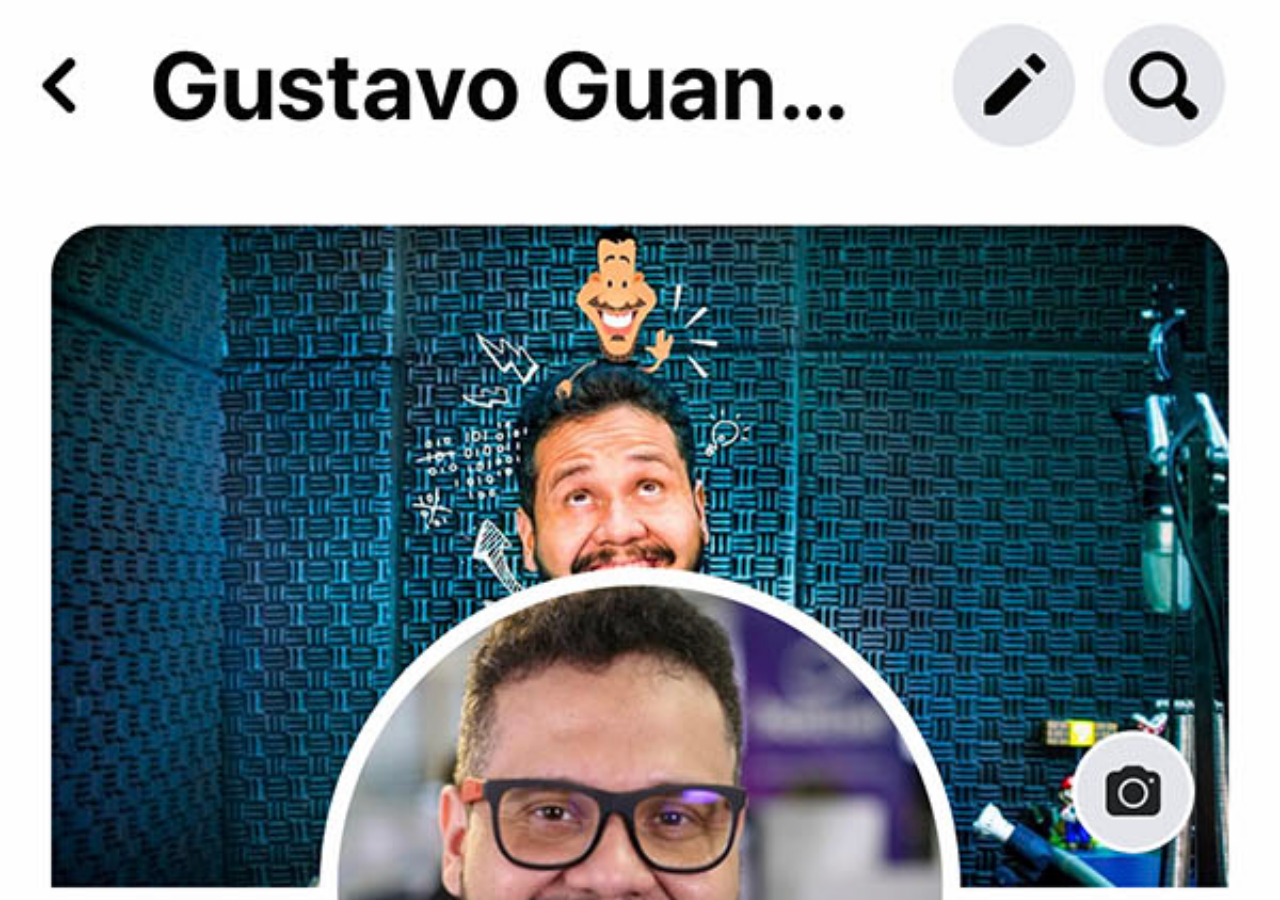
==== paginas_redes_sociales/facebook.html @ 1b60ea25 "Ajuste el iframe dentro del telefono y cree cada una de las pantallas" ====
<!DOCTYPE html>
<html lang="en">
<head>
    <meta charset="UTF-8">
    <meta name="viewport" content="width=device-width, initial-scale=1.0">
    <link rel="shortcut icon" href="favicon.ico" type="image/x-icon">
    <title>Facebook</title>
    <link rel="stylesheet" href="../estilos/style_facebook.css">
</head>
<body>

</body>
</html>
---- estilos/style_facebook.css ----
*{
    margin: 0px;
    padding: 0px;
}

/* Aqui hay un detalle, para que la imagen se vea bien en la pantalla dentro de iframe, debemos aplicarle background-size:cover*/
body {
    width: 100vw;
    height: 100vh;
    background: black url(../imagens/tela-facebook.jpg) no-repeat top center;
    background-size: cover;
}
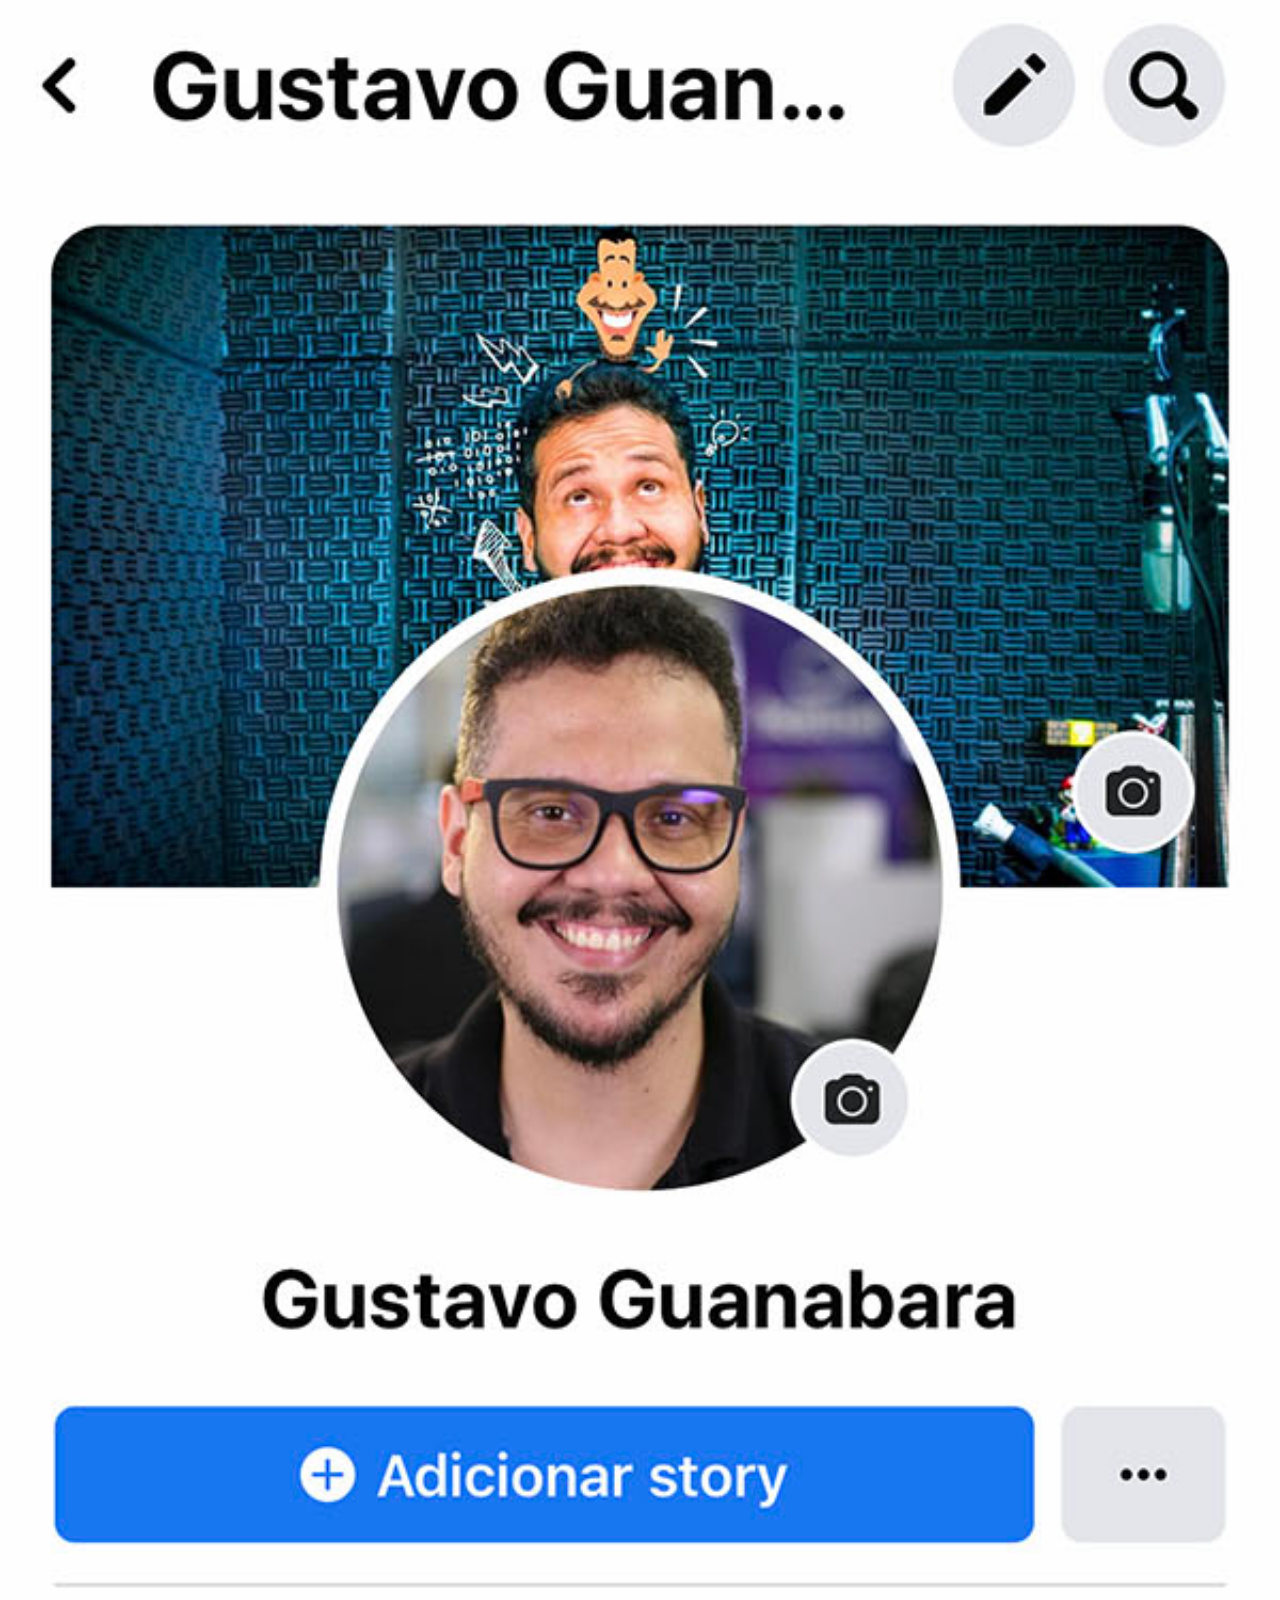
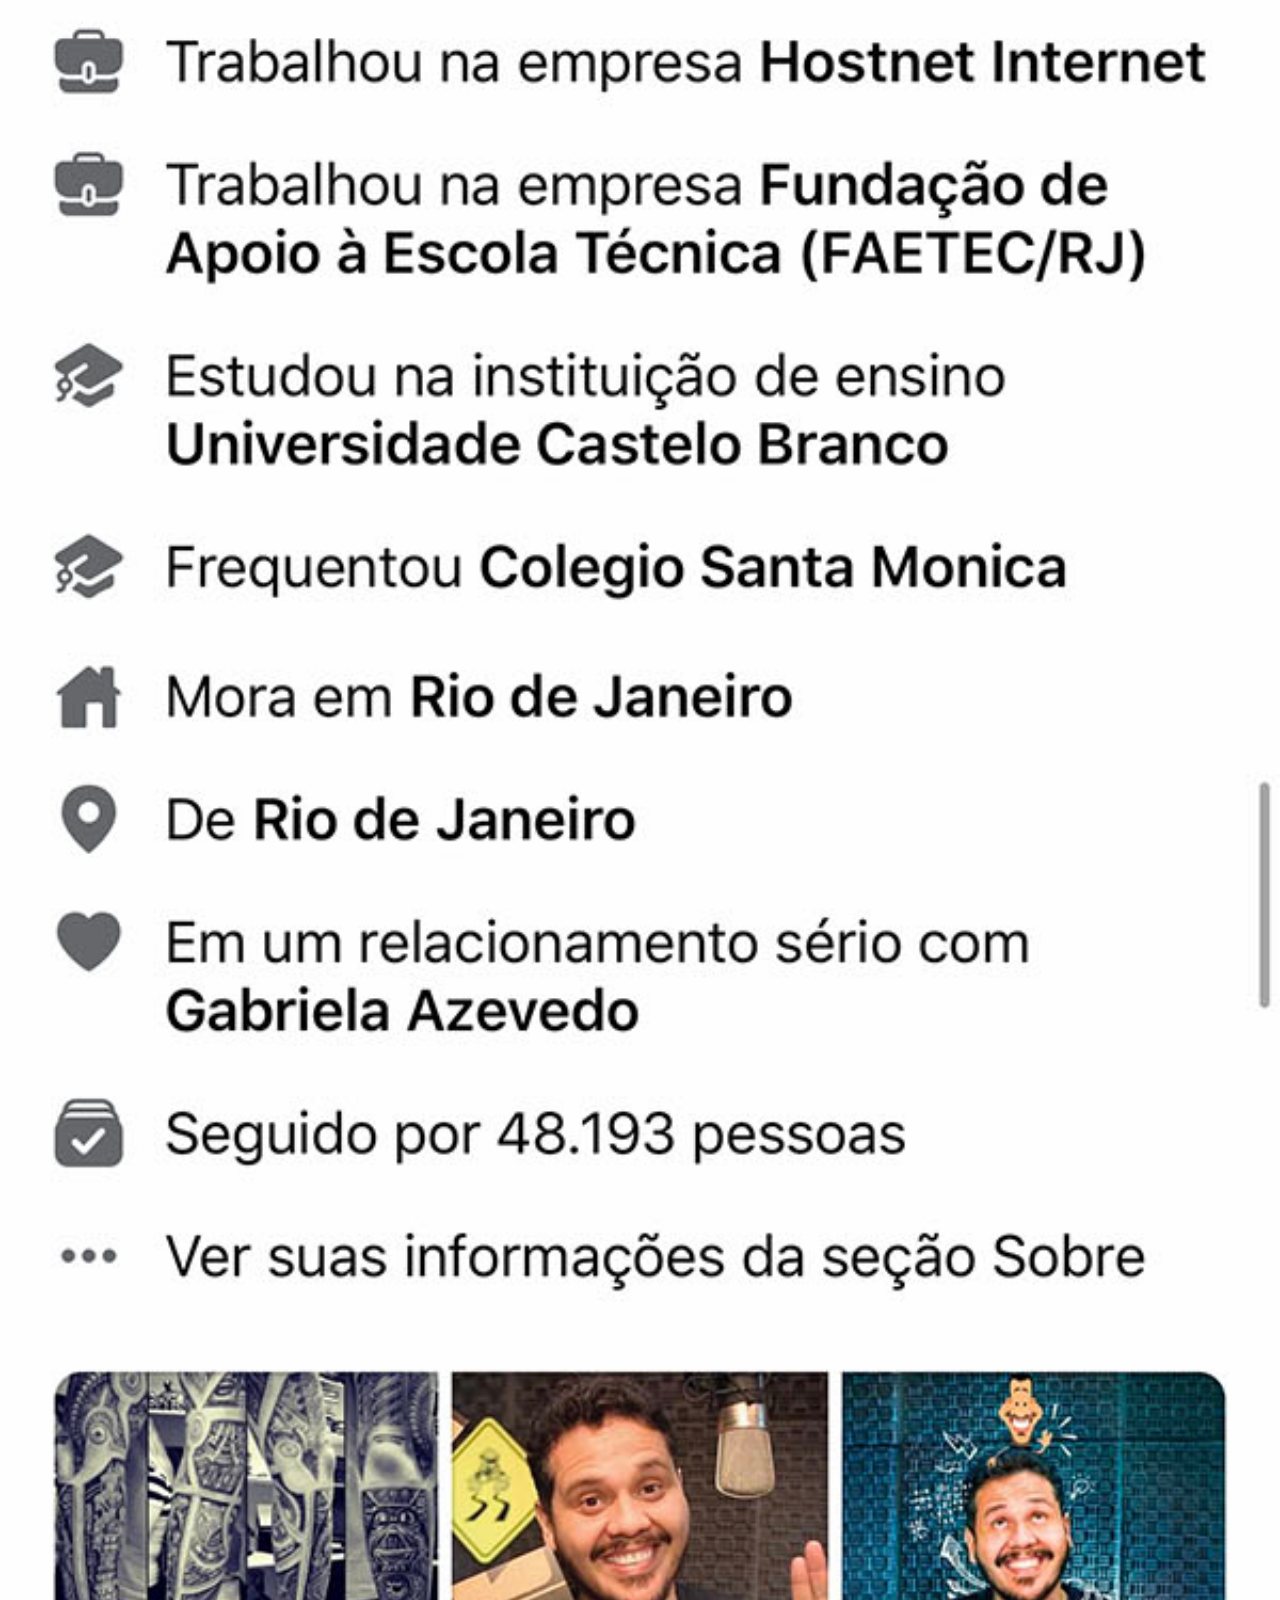
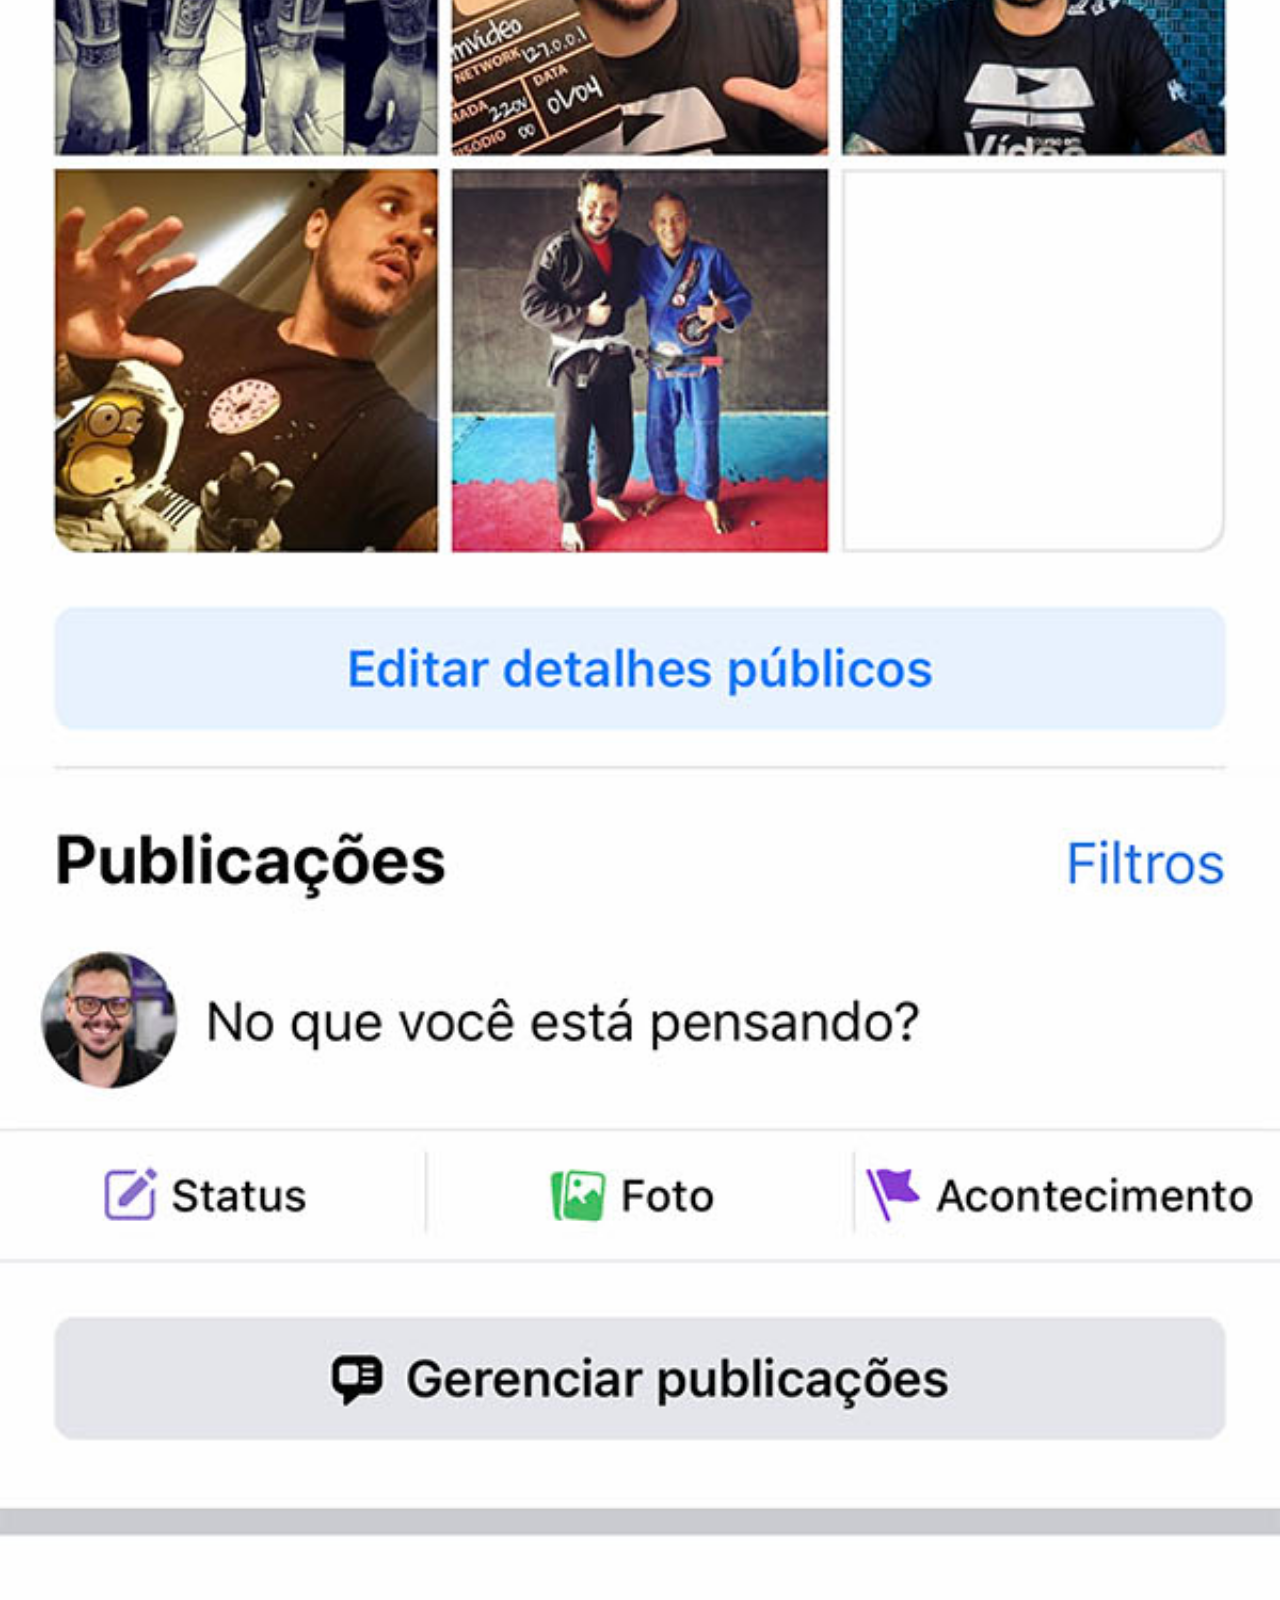
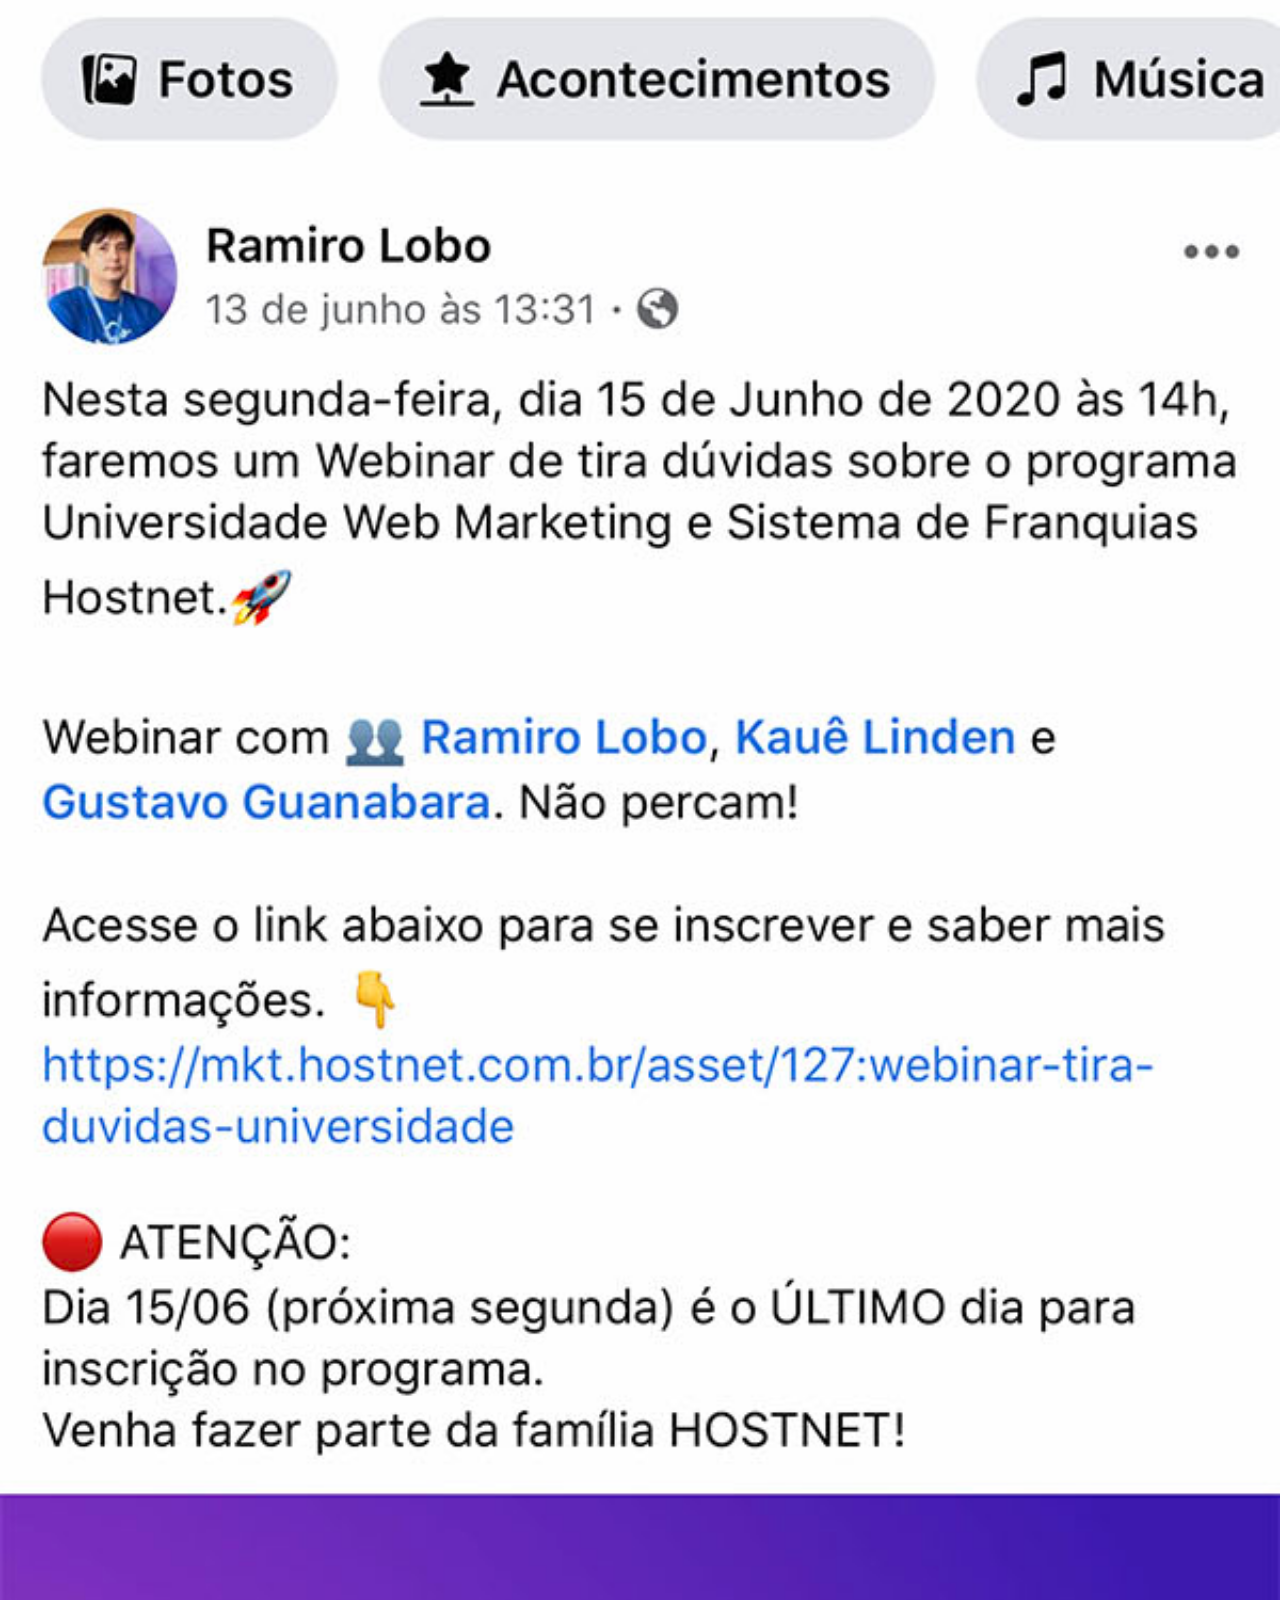
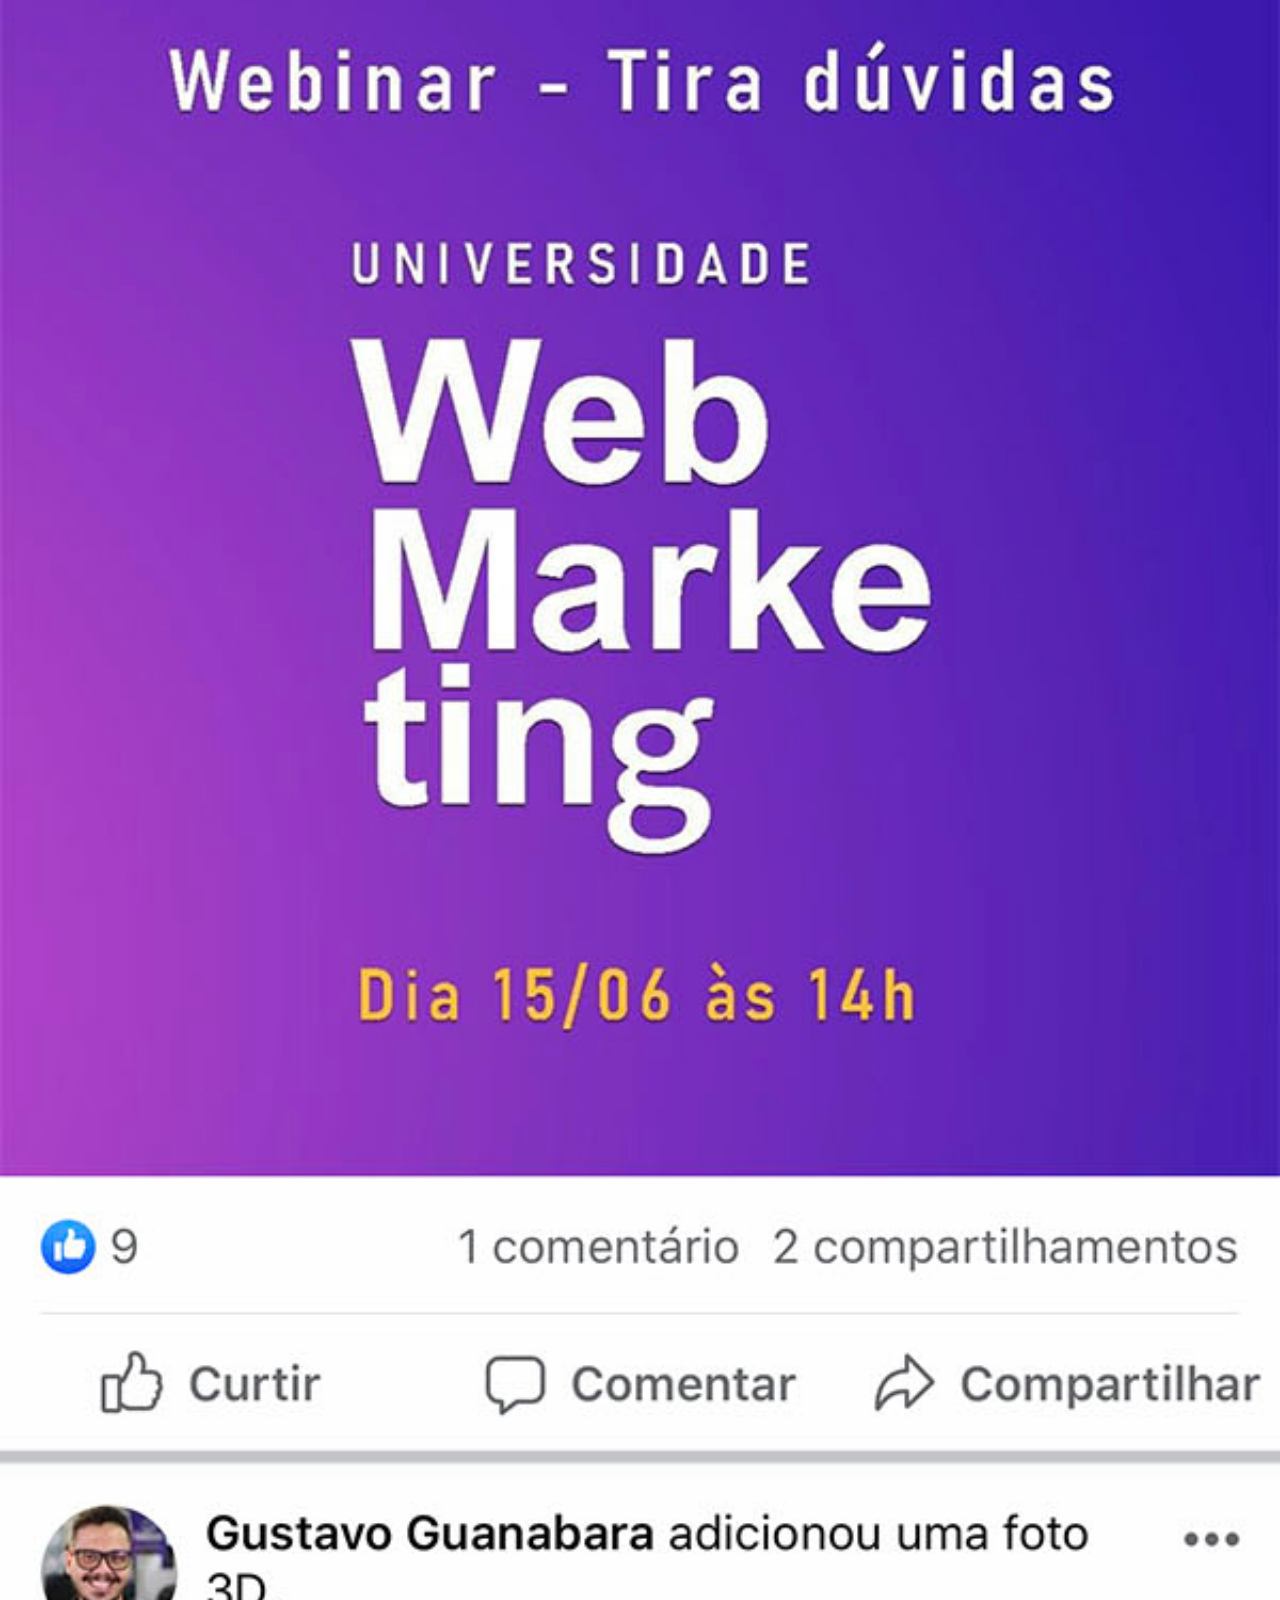
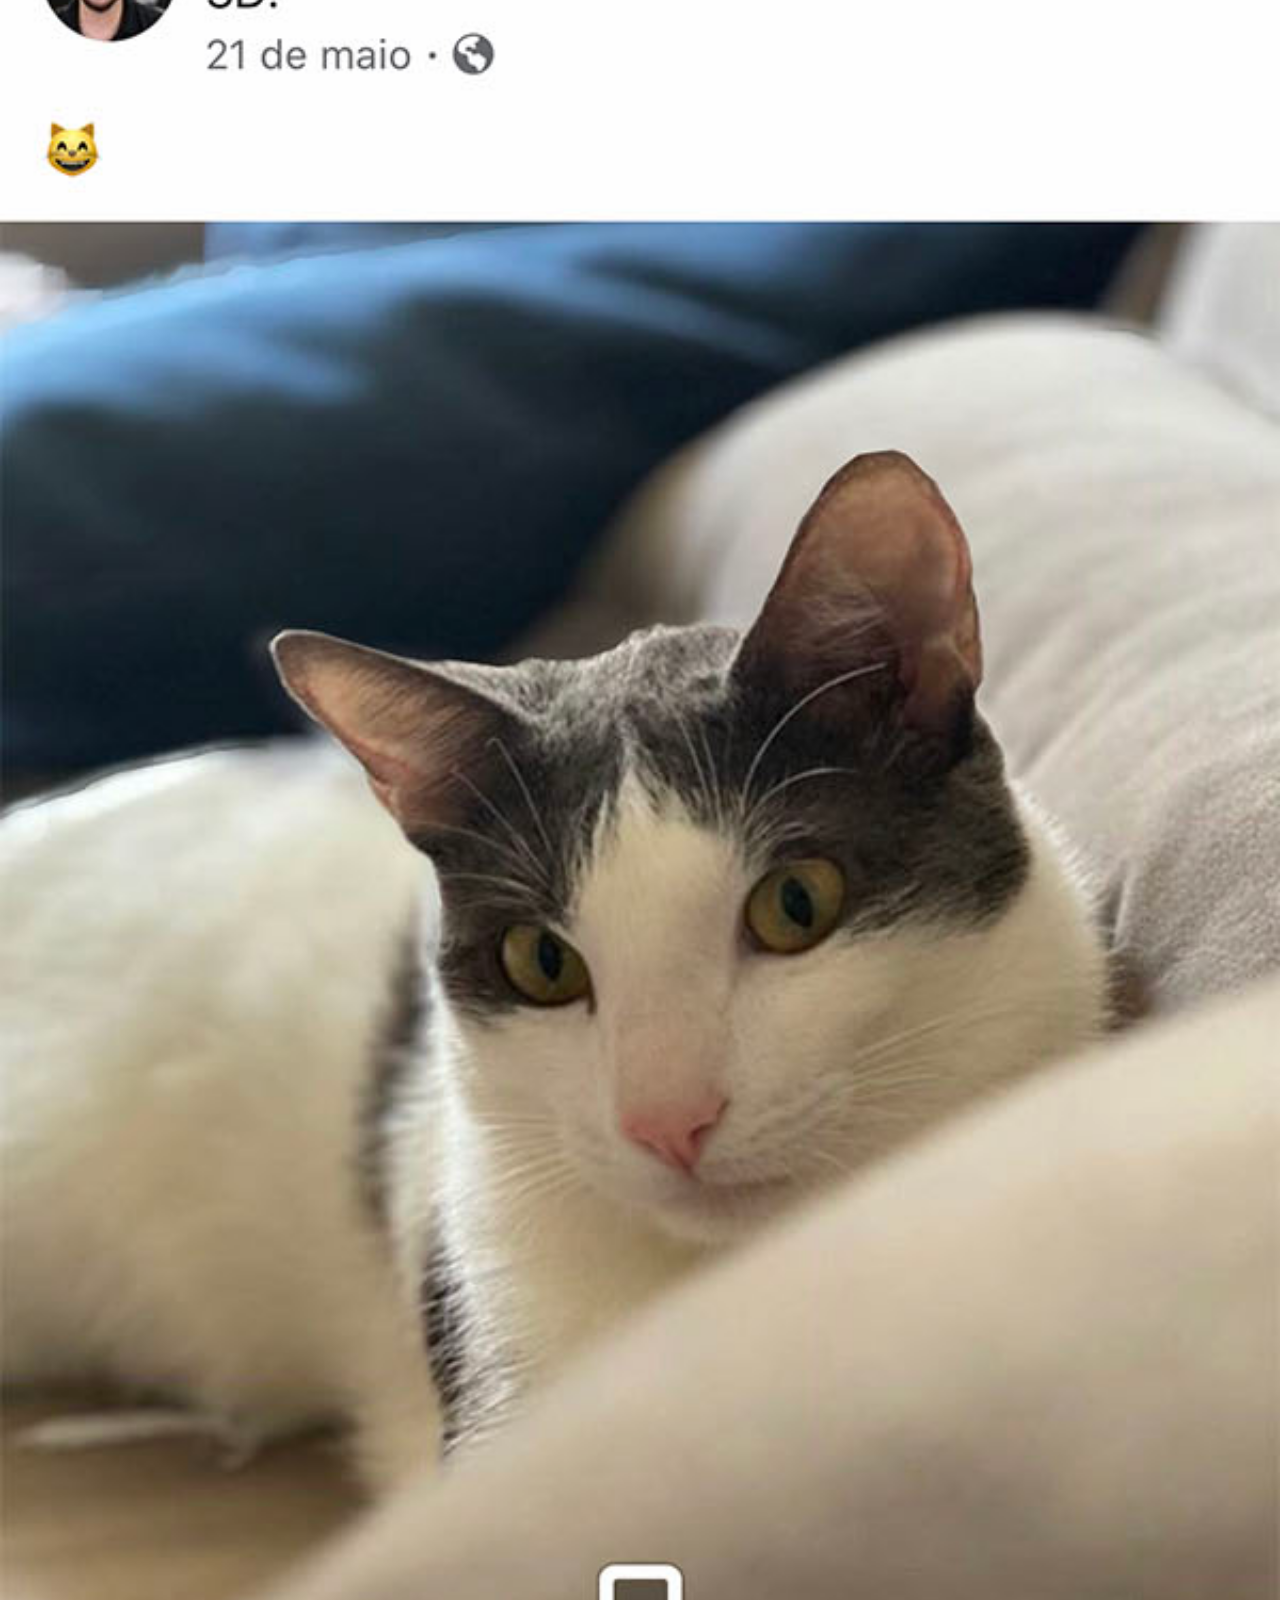
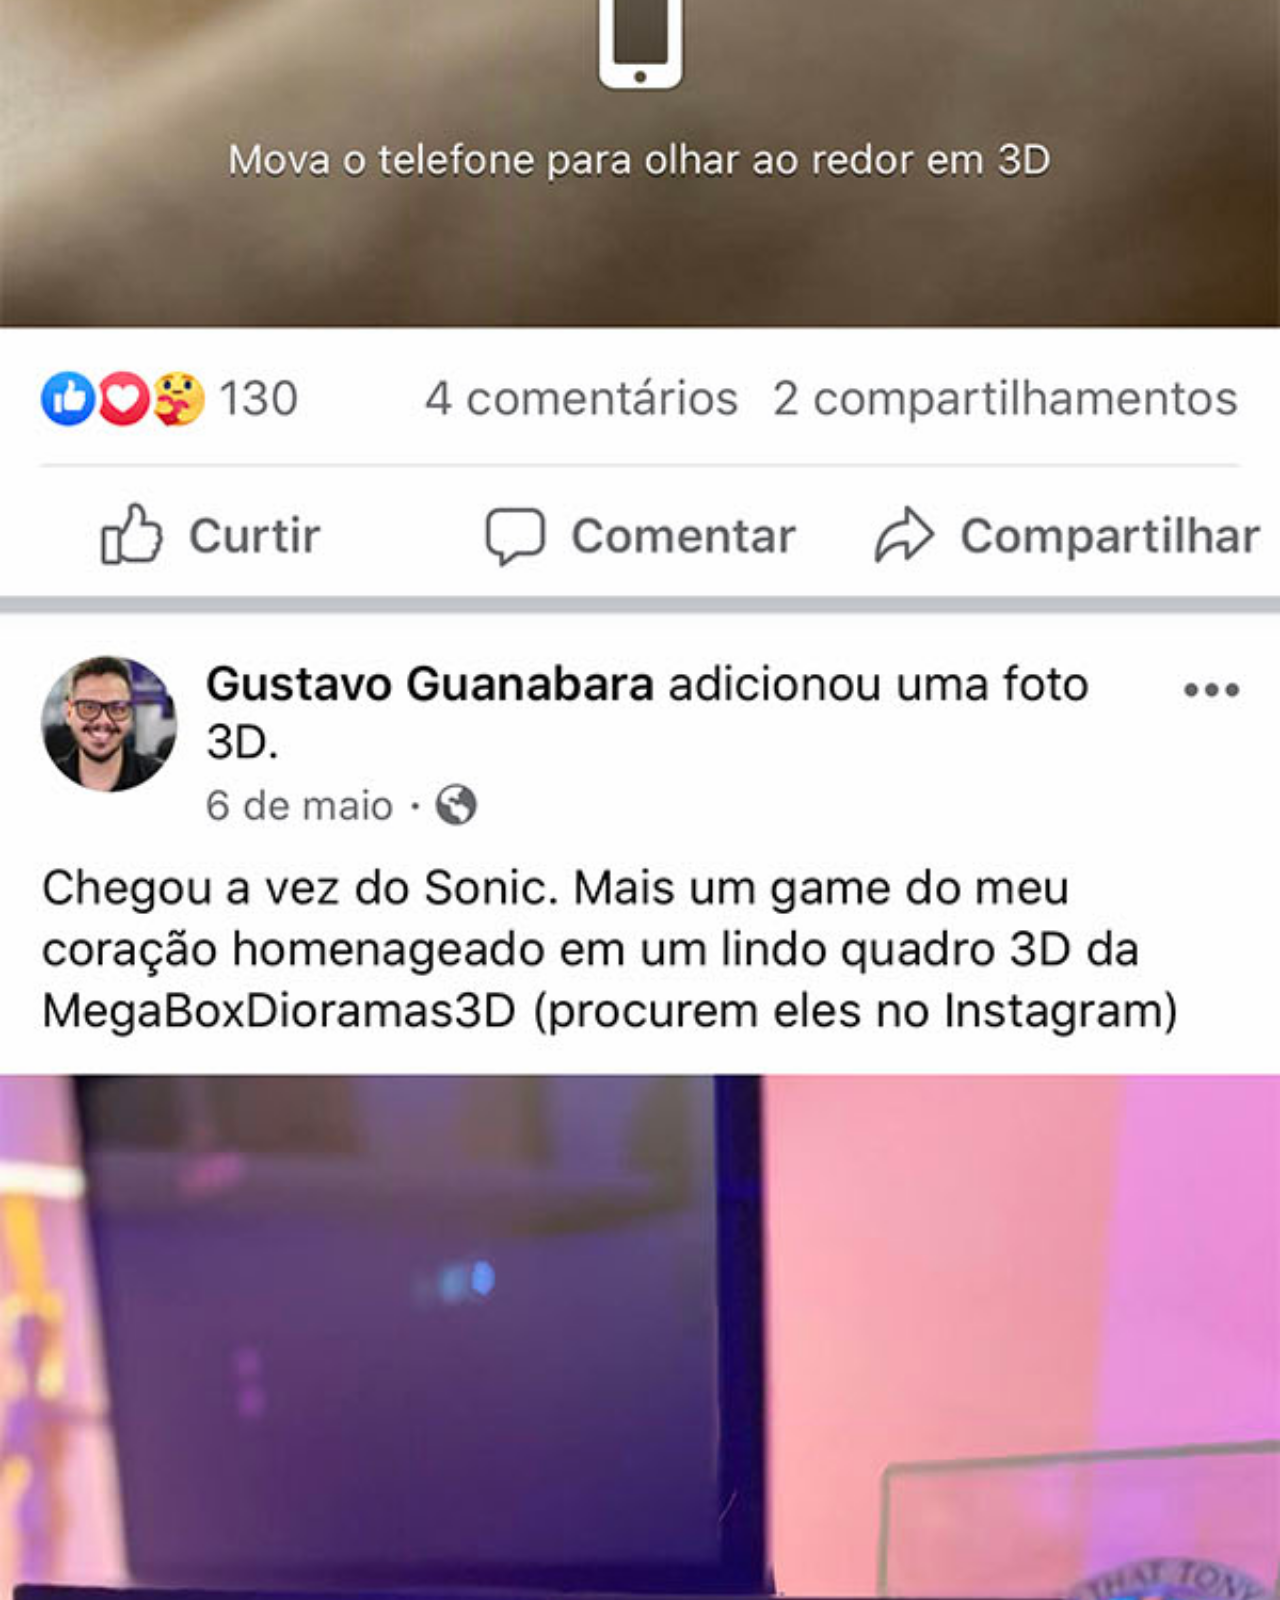
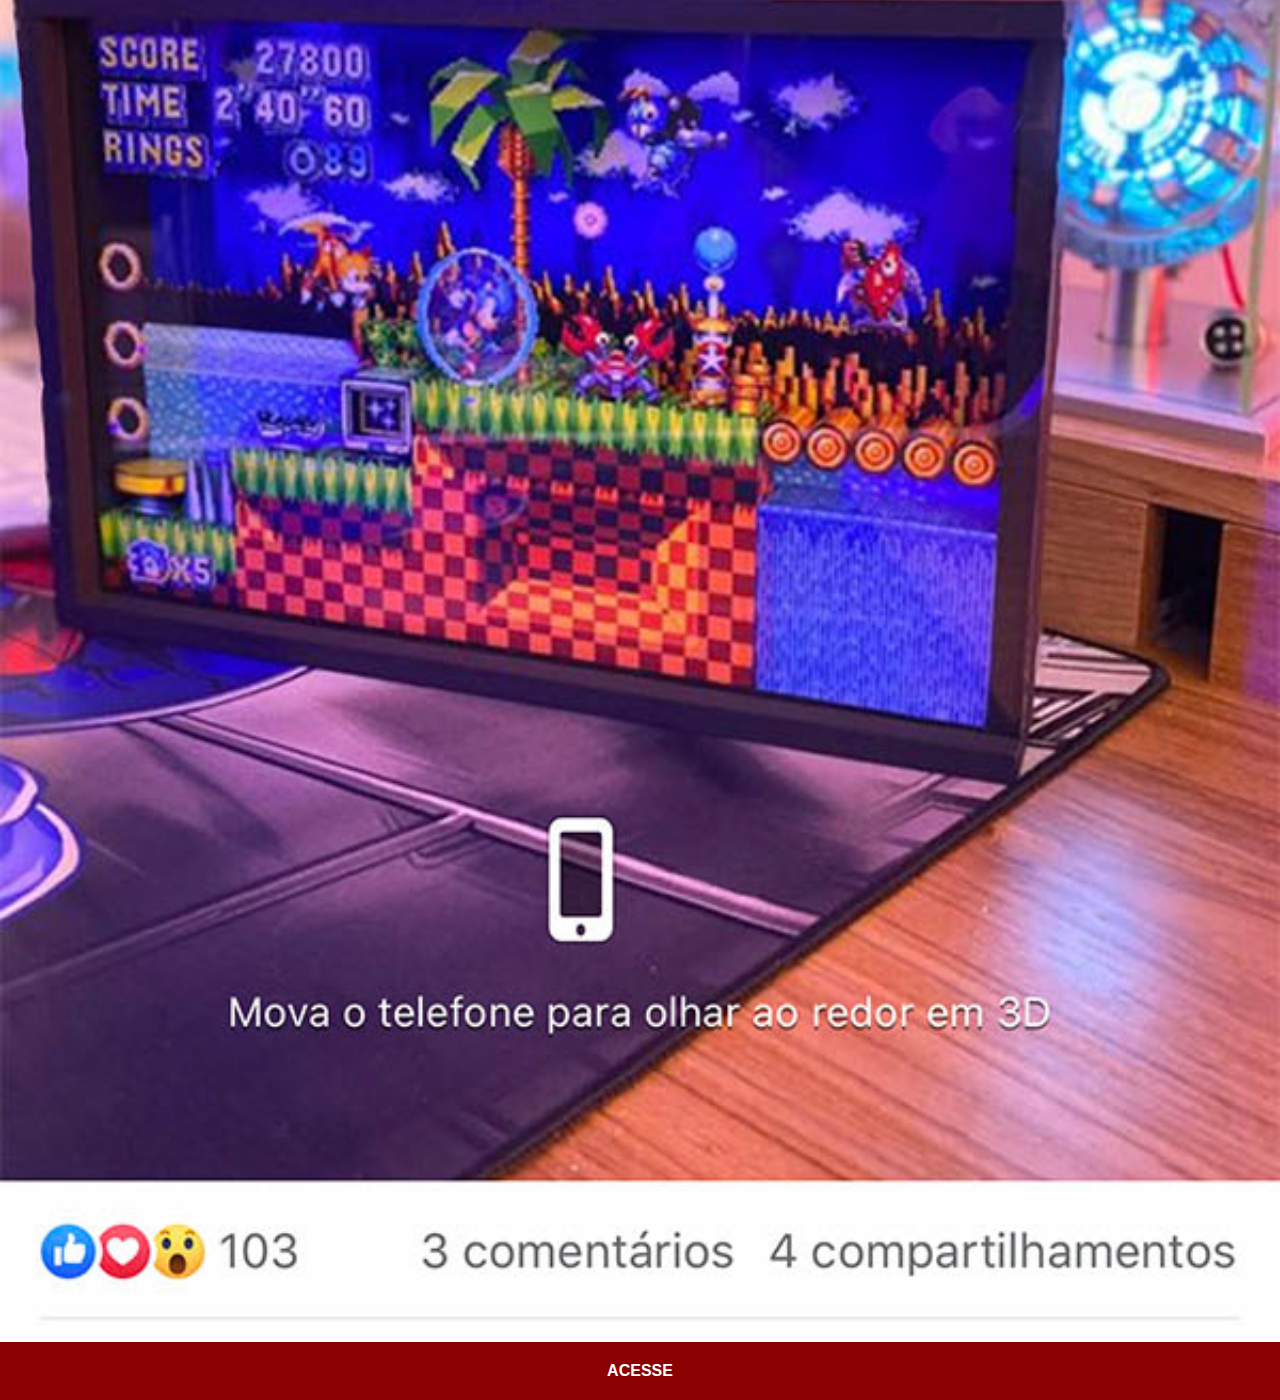
==== commit 6c10250b: "Finalizacion del proyecto" ====
--- a/paginas_redes_sociales/facebook.html
+++ b/paginas_redes_sociales/facebook.html
@@ -4,10 +4,11 @@
     <meta charset="UTF-8">
     <meta name="viewport" content="width=device-width, initial-scale=1.0">
     <link rel="shortcut icon" href="favicon.ico" type="image/x-icon">
-    <title>Facebook</title>
-    <link rel="stylesheet" href="../estilos/style_facebook.css">
+    <title>Facebok</title>
+    <link rel="stylesheet" href="../estilos/style_paginas_secundarias.css">
 </head>
 <body>
-
+    <img src="../imagens/tela-facebook.jpg" alt="facebook">
+    <a href="https://www.facebook.com/gustavoguanavara" target="_blank" rel="noopener noreferrer">ACESSE</a>
 </body>
 </html>--- a/estilos/style_paginas_secundarias.css
+++ b/estilos/style_paginas_secundarias.css
@@ -0,0 +1,29 @@
+*{
+    margin: 0px;
+    padding: 0px;
+    font-family: Arial, Helvetica, sans-serif;
+}
+
+::-webkit-scrollbar {
+    width: 0px;
+    height: 0px;
+}
+
+img {
+    width: 100vw;
+}
+
+a {
+    display: block;
+    padding: 20px;
+    background-color: darkred;
+    color: white;
+    font-weight: bolder;
+    text-align: center;
+    text-decoration: none;
+}
+
+a:hover {
+    color: rgb(255, 253, 253);
+    background-color: red;
+}